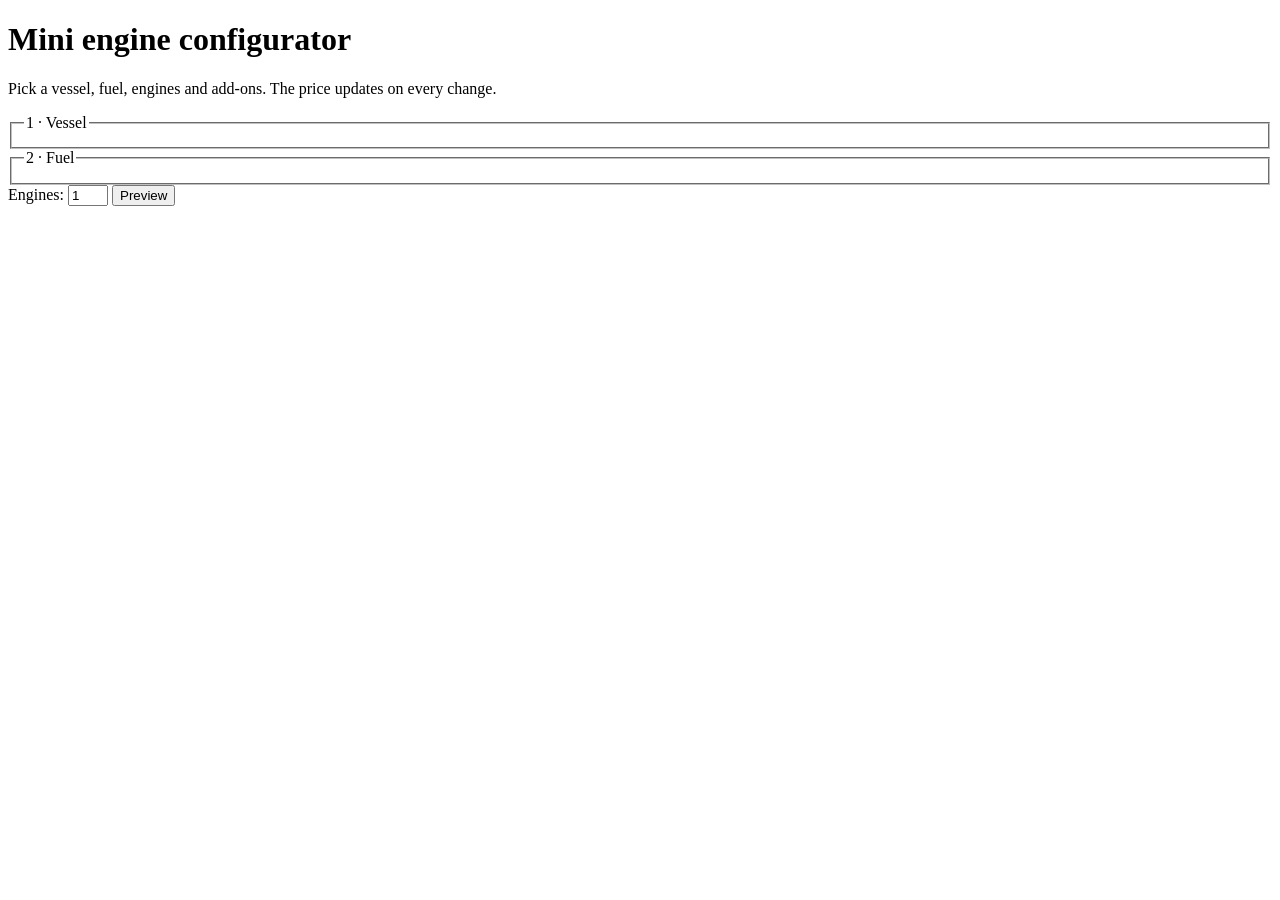
==== index.html @ dbce788b "feat(frontend): improved design with fieldset card and legend" ====
<!doctype html>
<html lang="en">
  <head>
    <meta charset="UTF-8" />
    <meta name="viewport" content="width=device-width, initial-scale=1.0" />
    <title>Document</title>
    <script src="data.js" defer></script>
    <script src="app.js" defer></script>
  </head>
  <body>
    <main>
      <h1>Mini engine configurator</h1>
      <p>
        Pick a vessel, fuel, engines and add-ons. The price updates on every
        change.
      </p>

      <form id="form">
        <fieldset id="vesselOptions">
          <legend>1 · Vessel</legend>
        </fieldset>

        <fieldset id="fuelOptions">
          <legend>2 · Fuel</legend>
        </fieldset>

        <label for="engines">Engines: </label>
        <input type="number" id="engines" value="1" min="1" max="4" />

        <button type="button" id="previewButton">Preview</button>
        <p id="summary"></p>
      </form>
    </main>
  </body>
</html>
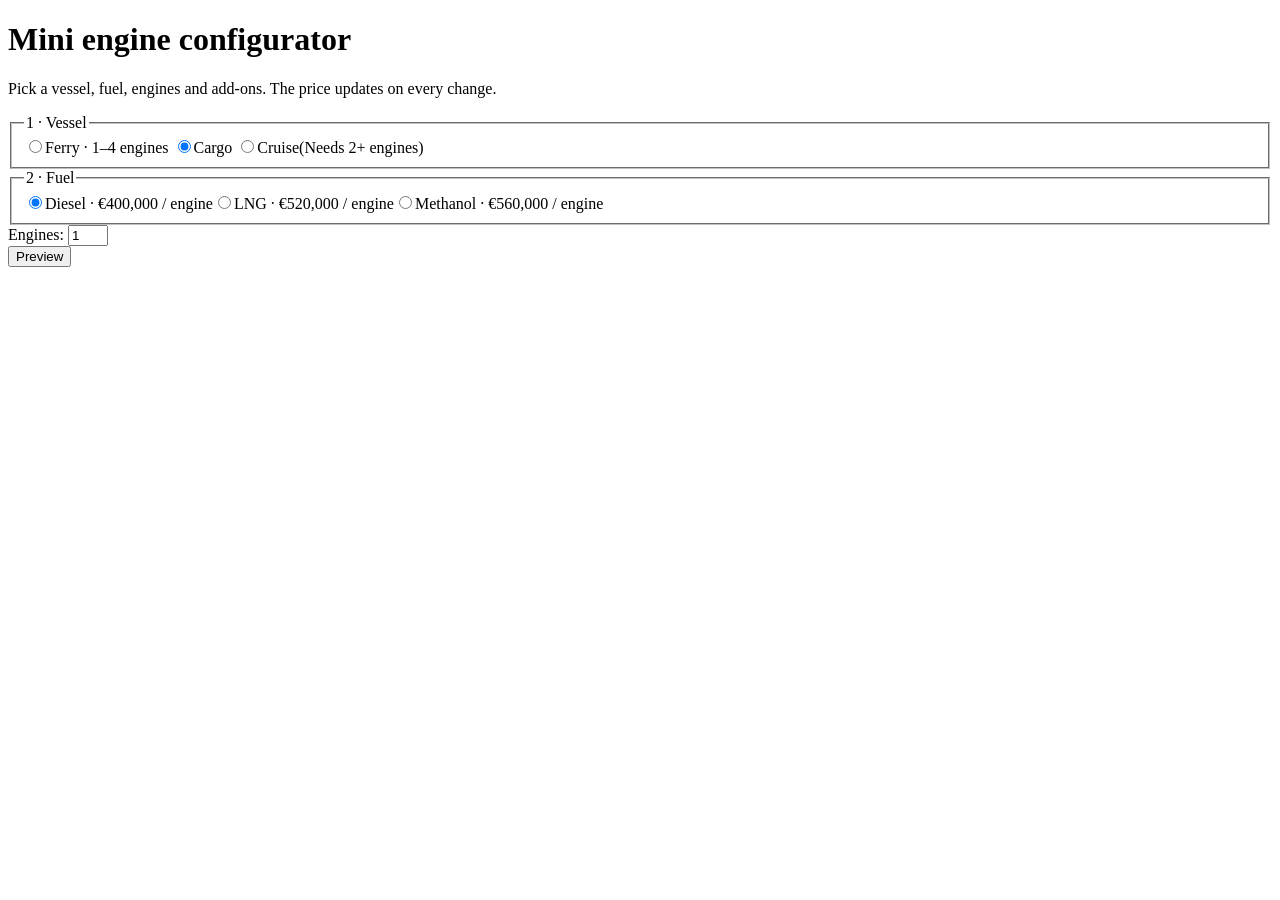
==== commit 1da66631: "feat(frontend): replace vessel and fuel selects with radio cards" ====
--- a/index.html
+++ b/index.html
@@ -1,35 +1,43 @@
 <!doctype html>
 <html lang="en">
-  <head>
-    <meta charset="UTF-8" />
-    <meta name="viewport" content="width=device-width, initial-scale=1.0" />
-    <title>Document</title>
-    <script src="data.js" defer></script>
-    <script src="app.js" defer></script>
-  </head>
-  <body>
-    <main>
-      <h1>Mini engine configurator</h1>
-      <p>
-        Pick a vessel, fuel, engines and add-ons. The price updates on every
-        change.
-      </p>
 
-      <form id="form">
-        <fieldset id="vesselOptions">
-          <legend>1 · Vessel</legend>
-        </fieldset>
+<head>
+  <meta charset="UTF-8" />
+  <meta name="viewport" content="width=device-width, initial-scale=1.0" />
+  <title>Document</title>
+  <script src="data.js" defer></script>
+  <script src="app.js" defer></script>
+</head>
 
-        <fieldset id="fuelOptions">
-          <legend>2 · Fuel</legend>
-        </fieldset>
+<body>
+  <main>
+    <h1>Mini engine configurator</h1>
+    <p>
+      Pick a vessel, fuel, engines and add-ons. The price updates on every
+      change.
+    </p>
 
-        <label for="engines">Engines: </label>
-        <input type="number" id="engines" value="1" min="1" max="4" />
+    <form id="form">
+      <fieldset id="vesselOptions">
+        <legend>1 · Vessel</legend>
+        <label class="opt"><input type="radio" name="vessel" value="ferry" />Ferry · 1–4
+          engines</label>
+        <label class="opt"><input type="radio" name="vessel" value="cargo" checked />Cargo</label>
+        <label class="opt"><input type="radio" name="vessel" value="cruise" />Cruise(Needs 2+ engines)</label>
+      </fieldset>
 
-        <button type="button" id="previewButton">Preview</button>
-        <p id="summary"></p>
-      </form>
-    </main>
-  </body>
-</html>
+      <fieldset id="fuelOptions">
+        <legend>2 · Fuel</legend>
+        <!--Filled by app.js-->
+      </fieldset>
+
+      <label for="engines">Engines: </label>
+      <input type="number" id="engines" value="1" min="1" max="4" />
+      <br />
+      <button type="button" id="previewButton">Preview</button>
+      <p id="summary"></p>
+    </form>
+  </main>
+</body>
+
+</html>
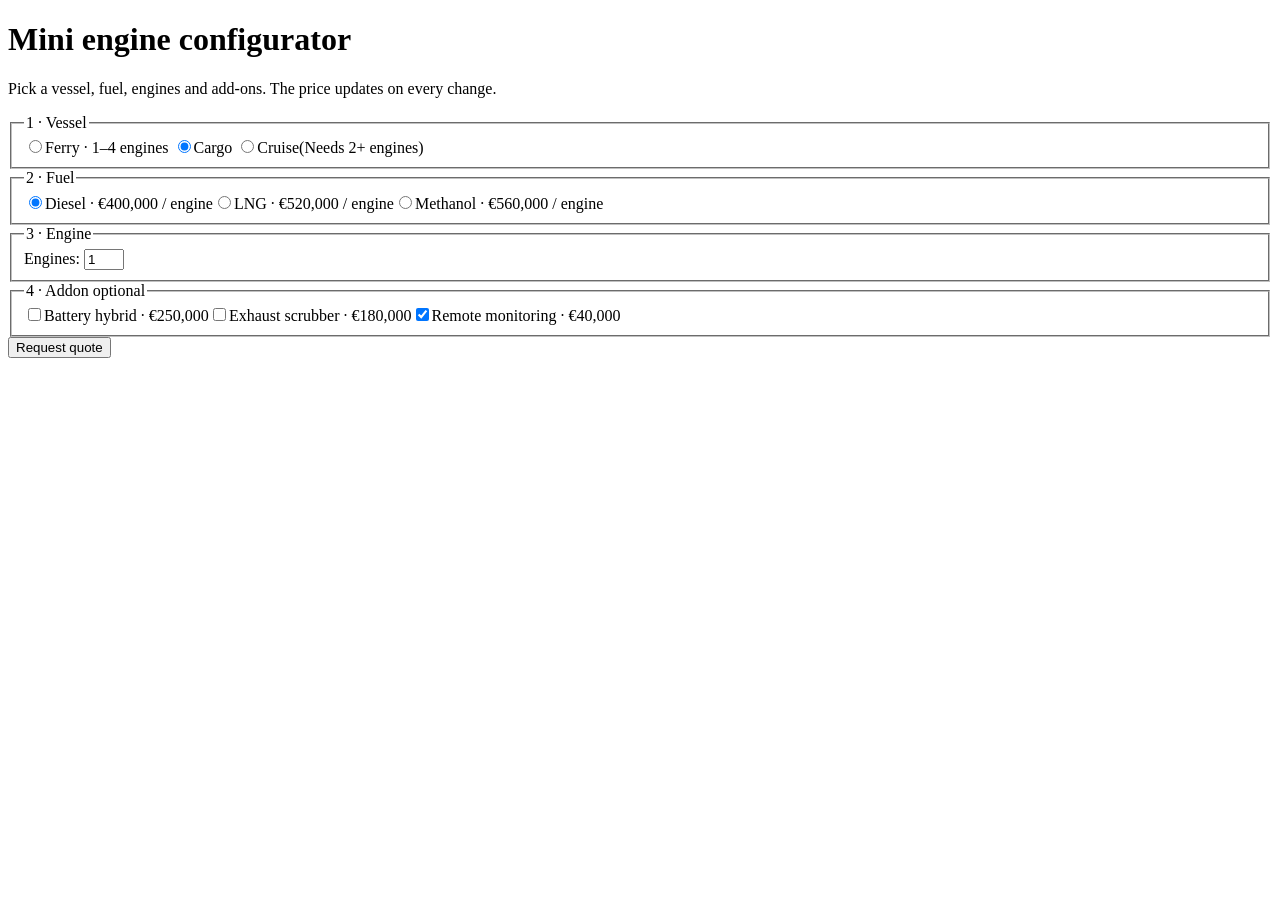
==== commit 92c7292f: "feat(frontend): add addon cards; refactor finders into findById" ====
--- a/index.html
+++ b/index.html
@@ -4,7 +4,7 @@
 <head>
   <meta charset="UTF-8" />
   <meta name="viewport" content="width=device-width, initial-scale=1.0" />
-  <title>Document</title>
+  <title>Mini product configurator</title>
   <script src="data.js" defer></script>
   <script src="app.js" defer></script>
 </head>
@@ -31,10 +31,17 @@
         <!--Filled by app.js-->
       </fieldset>
 
-      <label for="engines">Engines: </label>
-      <input type="number" id="engines" value="1" min="1" max="4" />
-      <br />
-      <button type="button" id="previewButton">Preview</button>
+      <fieldset id="engineNumbers">
+        <legend>3 · Engine</legend>
+        <label for="engines">Engines: </label>
+        <input type="number" id="engines" value="1" min="1" max="4" />
+      </fieldset>
+
+      <fieldset id="addonOptions">
+        <legend>4 · Addon optional</legend>
+        <!--Filled by app.js-->
+      </fieldset>
+      <button type="submit" id="previewButton">Request quote</button>
       <p id="summary"></p>
     </form>
   </main>
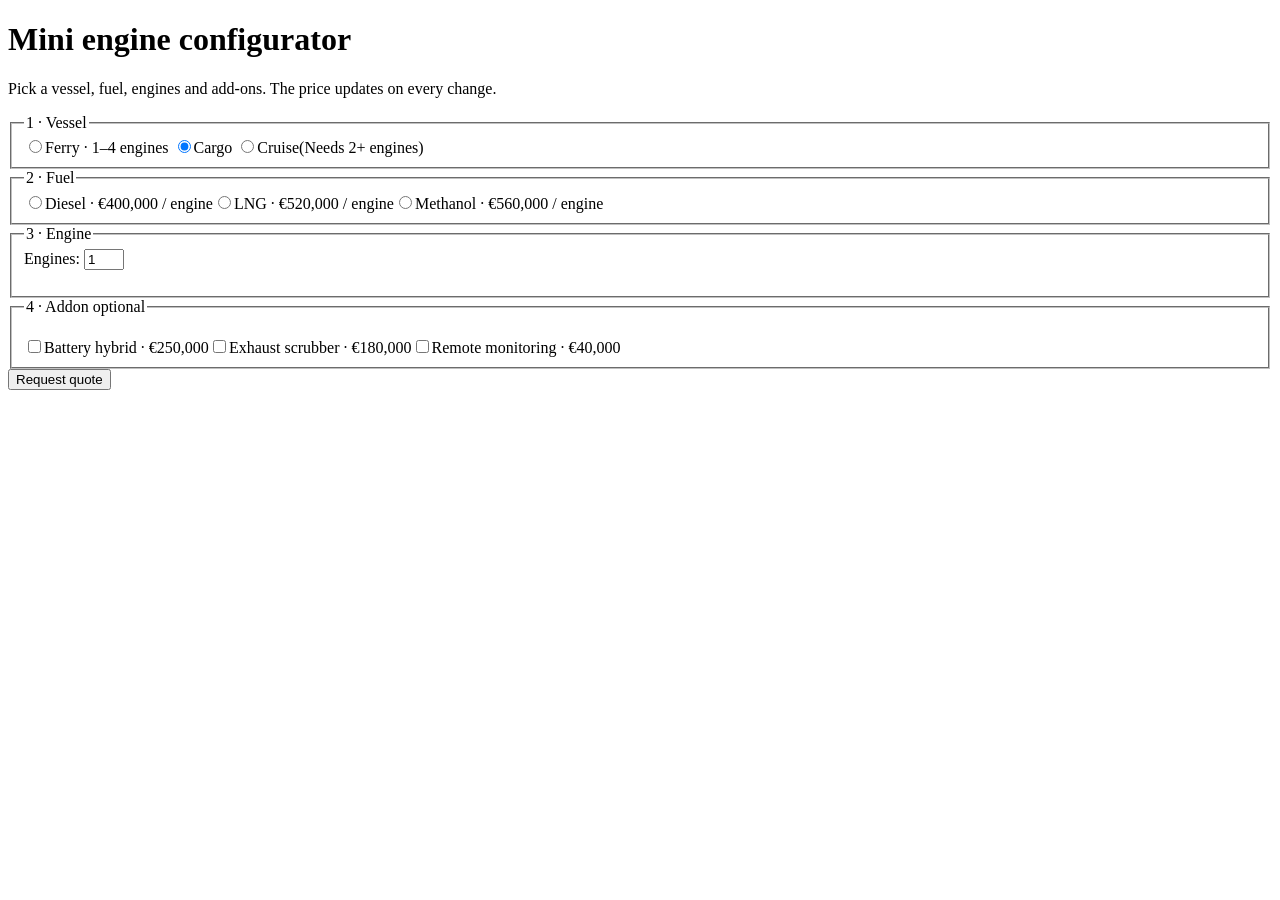
==== commit d1651212: "feat(frontend): validate input and show the quote total" ====
--- a/index.html
+++ b/index.html
@@ -17,7 +17,7 @@
       change.
     </p>
 
-    <form id="form">
+    <form id="form" novalidate>
       <fieldset id="vesselOptions">
         <legend>1 · Vessel</legend>
         <label class="opt"><input type="radio" name="vessel" value="ferry" />Ferry · 1–4
@@ -34,15 +34,18 @@
       <fieldset id="engineNumbers">
         <legend>3 · Engine</legend>
         <label for="engines">Engines: </label>
-        <input type="number" id="engines" value="1" min="1" max="4" />
+        <input type="number" id="engines" name="engines" value="1" min="1" max="4" />
+        <p id="enginesError"></p>
       </fieldset>
 
       <fieldset id="addonOptions">
         <legend>4 · Addon optional</legend>
         <!--Filled by app.js-->
+        <p id="addonsError"></p>
       </fieldset>
       <button type="submit" id="previewButton">Request quote</button>
-      <p id="summary"></p>
+      <p id="summary" role="status"></p>
+      <p id="price"></p>
     </form>
   </main>
 </body>
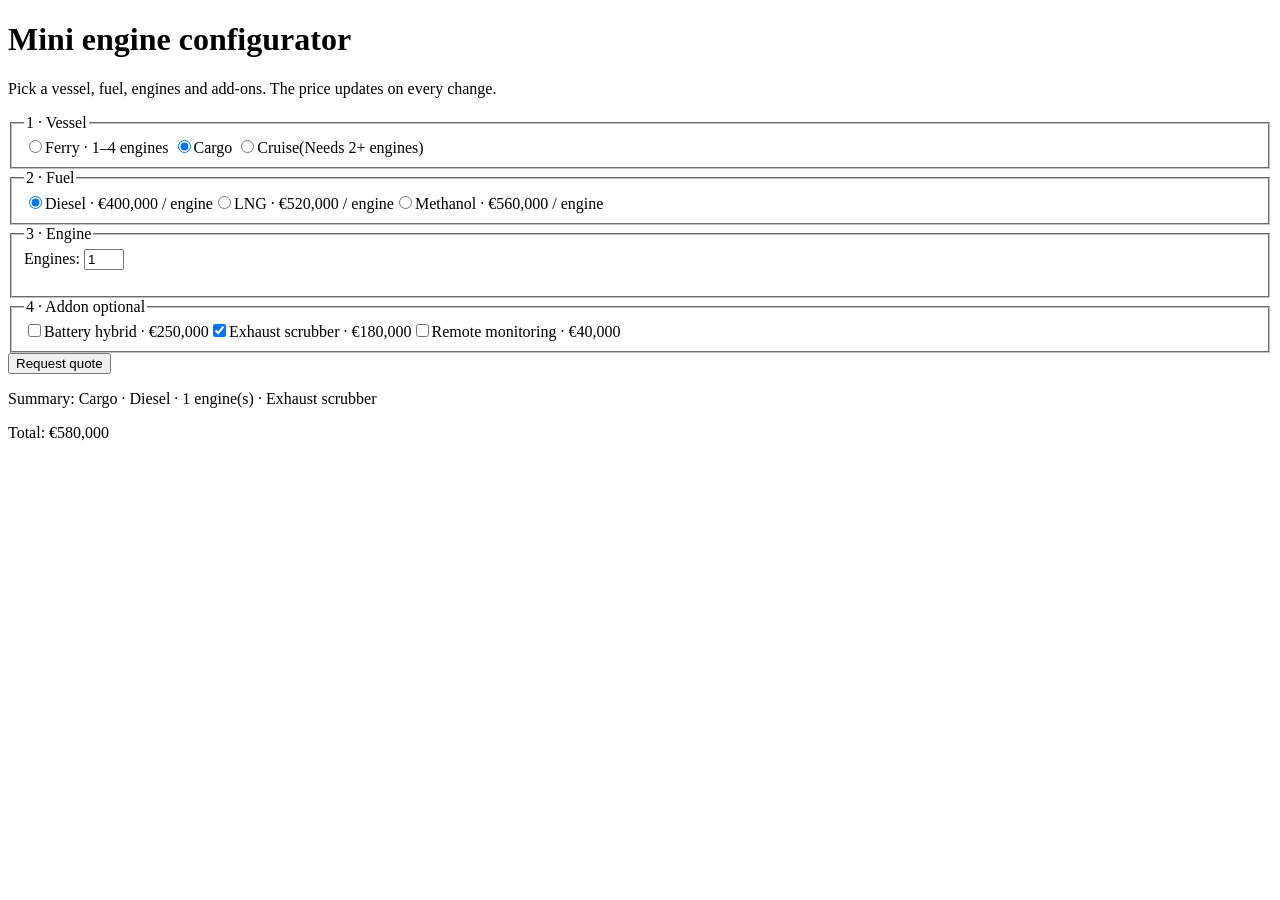
==== commit 61036c8c: "refactor(frontend): drop the add-on error message" ====
--- a/index.html
+++ b/index.html
@@ -41,7 +41,6 @@
       <fieldset id="addonOptions">
         <legend>4 · Addon optional</legend>
         <!--Filled by app.js-->
-        <p id="addonsError"></p>
       </fieldset>
       <button type="submit" id="previewButton">Request quote</button>
       <p id="summary" role="status"></p>
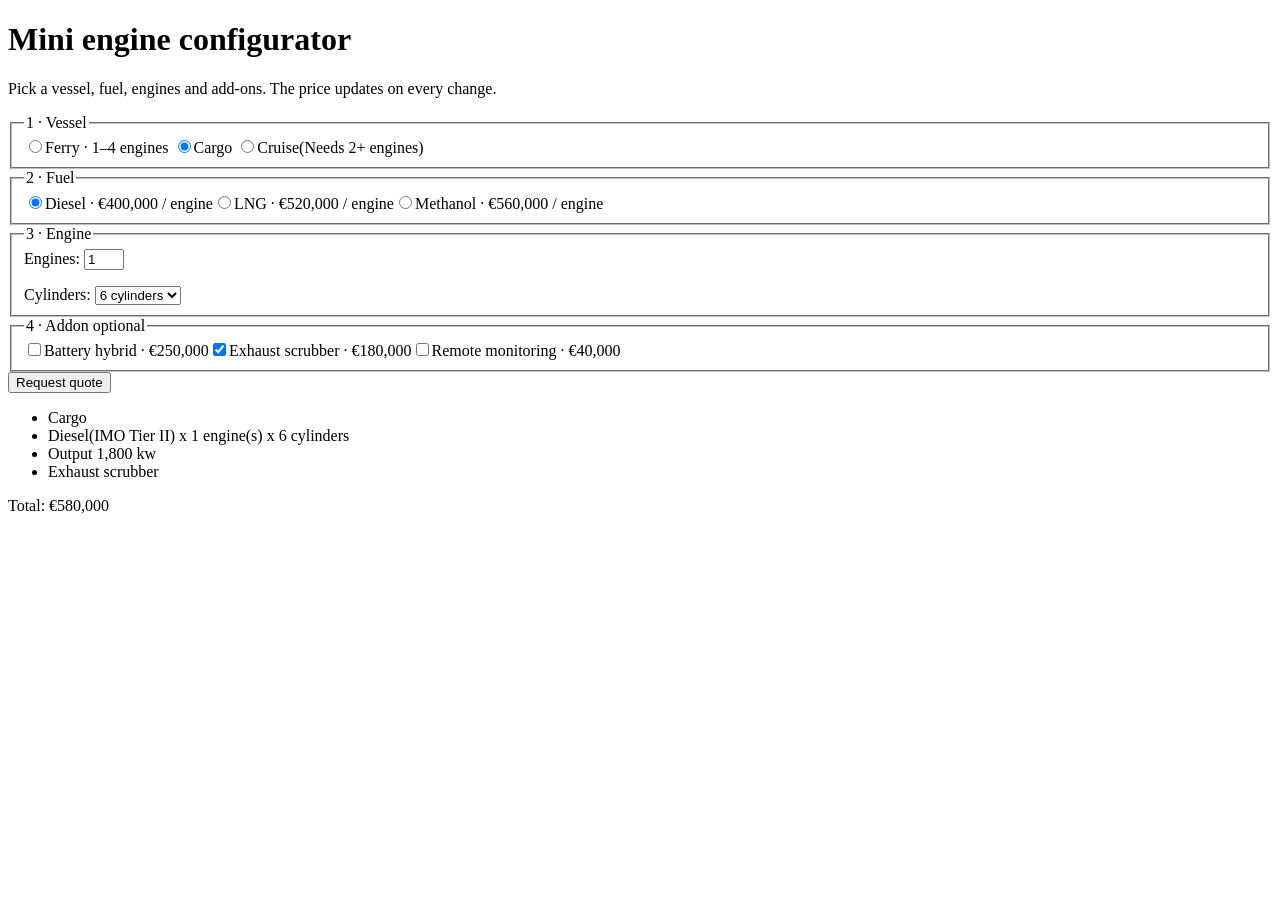
==== commit f54a0ed9: "feat(frontend): add cylinders, power output and emission tier" ====
--- a/index.html
+++ b/index.html
@@ -36,6 +36,9 @@
         <label for="engines">Engines: </label>
         <input type="number" id="engines" name="engines" value="1" min="1" max="4" />
         <p id="enginesError"></p>
+
+        <label for="cylinders">Cylinders: </label>
+        <select name="cylinders" id="cylinders"></select>
       </fieldset>
 
       <fieldset id="addonOptions">
@@ -43,7 +46,7 @@
         <!--Filled by app.js-->
       </fieldset>
       <button type="submit" id="previewButton">Request quote</button>
-      <p id="summary" role="status"></p>
+      <ul id="summary" role="status"></ul>
       <p id="price"></p>
     </form>
   </main>
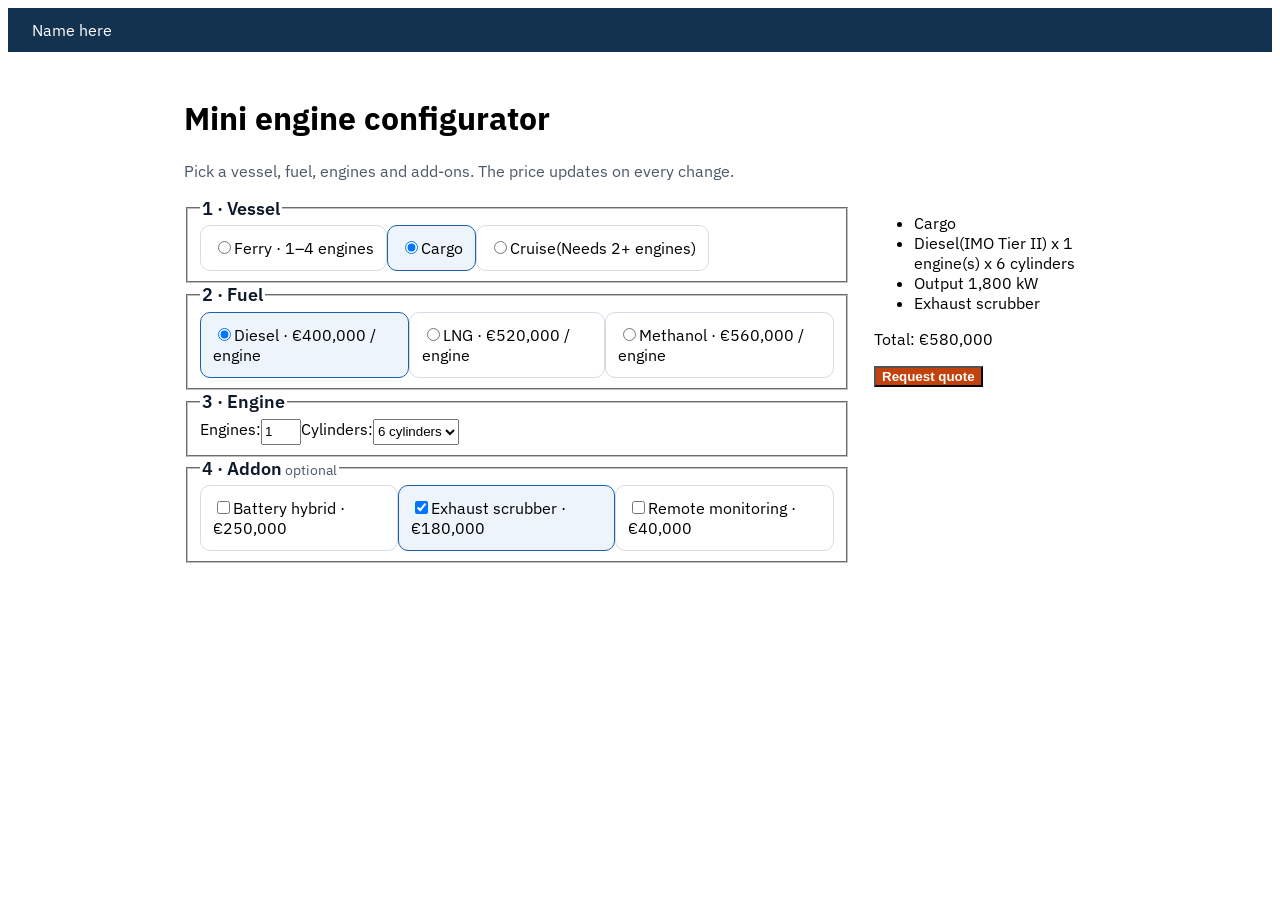
==== commit e40cbac2: "feat(frontend): style the configurator" ====
--- a/index.html
+++ b/index.html
@@ -5,50 +5,68 @@
   <meta charset="UTF-8" />
   <meta name="viewport" content="width=device-width, initial-scale=1.0" />
   <title>Mini product configurator</title>
+  <link rel="stylesheet" href="style.css" />
   <script src="data.js" defer></script>
   <script src="app.js" defer></script>
+
+  <link rel="preconnect" href="https://fonts.googleapis.com">
+  <link rel="preconnect" href="https://fonts.gstatic.com" crossorigin>
+  <link href="https://fonts.googleapis.com/css2?family=IBM+Plex+Sans:ital,wght@0,100..700;1,100..700&display=swap"
+    rel="stylesheet">
 </head>
 
 <body>
+  <header class="site-header">
+    <span class="company"> Name here</span>
+  </header>
+
   <main>
     <h1>Mini engine configurator</h1>
-    <p>
+    <p class="intro">
       Pick a vessel, fuel, engines and add-ons. The price updates on every
       change.
     </p>
 
     <form id="form" novalidate>
-      <fieldset id="vesselOptions">
-        <legend>1 · Vessel</legend>
-        <label class="opt"><input type="radio" name="vessel" value="ferry" />Ferry · 1–4
-          engines</label>
-        <label class="opt"><input type="radio" name="vessel" value="cargo" checked />Cargo</label>
-        <label class="opt"><input type="radio" name="vessel" value="cruise" />Cruise(Needs 2+ engines)</label>
-      </fieldset>
+      <div class="layout">
+        <section class="options">
+          <fieldset id="vesselOptions">
+            <legend>1 · Vessel</legend>
+            <label class="opt"><input type="radio" name="vessel" value="ferry" />Ferry · 1–4
+              engines</label>
+            <label class="opt"><input type="radio" name="vessel" value="cargo" checked />Cargo</label>
+            <label class="opt"><input type="radio" name="vessel" value="cruise" />Cruise(Needs 2+ engines)</label>
+          </fieldset>
 
-      <fieldset id="fuelOptions">
-        <legend>2 · Fuel</legend>
-        <!--Filled by app.js-->
-      </fieldset>
+          <fieldset id="fuelOptions">
+            <legend>2 · Fuel</legend>
+            <!--Filled by app.js-->
+          </fieldset>
 
-      <fieldset id="engineNumbers">
-        <legend>3 · Engine</legend>
-        <label for="engines">Engines: </label>
-        <input type="number" id="engines" name="engines" value="1" min="1" max="4" />
-        <p id="enginesError"></p>
+          <fieldset id="engineNumbers">
+            <legend>3 · Engine</legend>
+            <label for="engines">Engines: </label>
+            <input type="number" id="engines" name="engines" value="1" min="1" max="4" />
+            <p id="enginesError" class="error"></p>
 
-        <label for="cylinders">Cylinders: </label>
-        <select name="cylinders" id="cylinders"></select>
-      </fieldset>
+            <label for="cylinders">Cylinders: </label>
+            <select name="cylinders" id="cylinders"></select>
+          </fieldset>
 
-      <fieldset id="addonOptions">
-        <legend>4 · Addon optional</legend>
-        <!--Filled by app.js-->
-      </fieldset>
-      <button type="submit" id="previewButton">Request quote</button>
-      <ul id="summary" role="status"></ul>
-      <p id="price"></p>
+          <fieldset id="addonOptions">
+            <legend>4 · Addon<span class="hint"> optional</span></legend>
+            <!--Filled by app.js-->
+          </fieldset>
+        </section>
+
+        <aside class="summary">
+          <ul id="summary" role="status"></ul>
+          <p id="price"></p>
+          <button type="submit" id="previewButton">Request quote</button>
+        </aside>
+      </div>
     </form>
+
   </main>
 </body>
 
--- a/style.css
+++ b/style.css
@@ -0,0 +1,132 @@
+:root {
+  /* colour */
+  --ink: #0e1a2b;
+  --muted: #4a5868;
+  --line: #d5dce4;
+  --ground: #f3f5f8;
+  --surface: #ffffff;
+  --header: #12324f;
+  --select: #1d5fa8;
+  --select-soft: #eef4fb;
+  --accent: #c2410c;
+  --error: #842318;
+  --notice: #fff4e5;
+  --notice-ink: #7a3e00;
+
+  /* spacing — 4px base */
+  --space-1: 4px; /* tiny */
+  --space-2: 8px; /* label gap */
+  --space-3: 12px; /* card gap */
+  --space-4: 16px; /* between steps */
+  --space-6: 24px; /* panel padding */
+  --space-8: 32px; /* page top */
+
+  /* radius */
+  --radius-input: 6px;
+  --radius-card: 10px;
+  --radius-fieldset: 12px;
+}
+
+:focus-visible {
+  outline: 3px solid var(--select);
+  outline-offset: 2px;
+}
+
+* {
+  box-sizing: border-box;
+}
+
+body {
+  font-family: "IBM Plex Sans", sans-serif;
+}
+
+main {
+  max-width: 960px;
+  margin: 0 auto;
+  padding: 1.5rem;
+}
+
+legend {
+  font-weight: 600;
+  font-size: 1.125rem;
+  color: var(--ink);
+}
+
+fieldset {
+  display: flex;
+}
+
+button {
+  color: var(--surface);
+  background: var(--accent);
+  font-weight: bold;
+}
+
+button:hover {
+  background: #a8360a;
+}
+
+.site-header {
+  padding: var(--space-3) var(--space-6);
+  background: var(--header);
+  color: var(--surface);
+}
+
+.layout {
+  display: flex;
+  gap: 1.5rem;
+}
+
+.intro {
+  color: var(--muted);
+}
+
+.options {
+  flex: 3;
+}
+
+.opt {
+  display: block;
+  padding: var(--space-3);
+  border: 1px solid var(--line);
+  border-radius: var(--radius-card);
+  background: var(--surface);
+  cursor: pointer;
+}
+
+.opt:hover {
+  border-color: var(--select);
+}
+
+.opt:has(input:checked) {
+  border-color: var(--select);
+  background: var(--select-soft);
+}
+
+.opt:has(input:disabled) {
+  color: var(--muted);
+  background: var(--ground);
+  border-color: var(--line);
+  cursor: not-allowed;
+}
+
+.summary {
+  flex: 1;
+}
+
+.hint {
+  font-weight: 400;
+  font-size: 0.875rem;
+  color: var(--muted);
+}
+
+.error {
+  color: var(--error);
+  font-size: small;
+}
+
+@media (max-width: 600px) {
+  .layout {
+    flex-direction: column;
+  }
+}
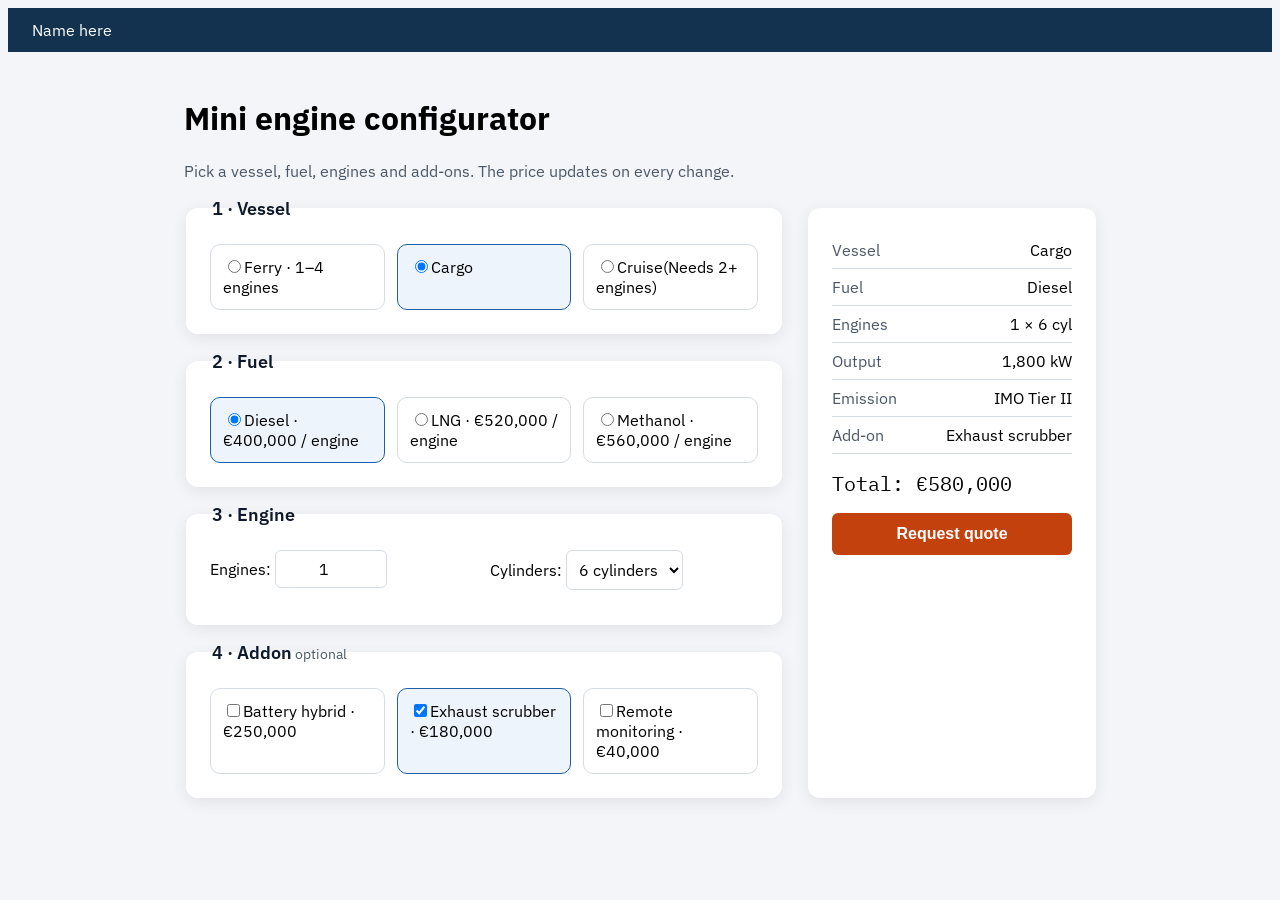
==== commit e97690d2: "feat(frontend): finished styling" ====
--- a/index.html
+++ b/index.html
@@ -11,7 +11,8 @@
 
   <link rel="preconnect" href="https://fonts.googleapis.com">
   <link rel="preconnect" href="https://fonts.gstatic.com" crossorigin>
-  <link href="https://fonts.googleapis.com/css2?family=IBM+Plex+Sans:ital,wght@0,100..700;1,100..700&display=swap"
+  <link
+    href="https://fonts.googleapis.com/css2?family=IBM+Plex+Mono:wght@400;600&family=IBM+Plex+Sans:ital,wght@0400:600&display=swap"
     rel="stylesheet">
 </head>
 
@@ -45,12 +46,15 @@
 
           <fieldset id="engineNumbers">
             <legend>3 · Engine</legend>
-            <label for="engines">Engines: </label>
-            <input type="number" id="engines" name="engines" value="1" min="1" max="4" />
-            <p id="enginesError" class="error"></p>
-
-            <label for="cylinders">Cylinders: </label>
-            <select name="cylinders" id="cylinders"></select>
+            <div class="engineField">
+              <label for="engines">Engines: </label>
+              <input type="number" id="engines" name="engines" value="1" min="1" max="4" />
+              <p id="enginesError" class="error"></p>
+            </div>
+            <div class="engineField">
+              <label for="cylinders">Cylinders: </label>
+              <select name="cylinders" id="cylinders"></select>
+            </div>
           </fieldset>
 
           <fieldset id="addonOptions">
--- a/style.css
+++ b/style.css
@@ -38,6 +38,7 @@
 
 body {
   font-family: "IBM Plex Sans", sans-serif;
+  background: var(--ground);
 }
 
 main {
@@ -54,12 +55,43 @@
 
 fieldset {
   display: flex;
+  flex-wrap: wrap;
+  gap: var(--space-3);
+  border: none;
+  background: var(--surface);
+  border-radius: var(--radius-fieldset);
+  padding: var(--space-6);
+  margin-bottom: var(--space-4);
+  box-shadow: 0 4px 16px rgba(0, 0, 0, 0.08);
+}
+
+fieldset:last-of-type {
+  margin-bottom: 0;
+}
+
+input[type="number"],
+select {
+  font: inherit;
+  padding: var(--space-2);
+  border: 1px solid var(--line);
+  border-radius: var(--radius-input);
+  background: var(--surface);
+}
+
+input[type="number"] {
+  width: 7rem;
+  text-align: center;
 }
 
 button {
+  width: 100%;
+  padding: var(--space-3);
+  border: none;
+  border-radius: var(--radius-input);
   color: var(--surface);
   background: var(--accent);
-  font-weight: bold;
+  font-size: 1rem;
+  font-weight: 600;
 }
 
 button:hover {
@@ -82,7 +114,7 @@
 }
 
 .options {
-  flex: 3;
+  flex: 5;
 }
 
 .opt {
@@ -92,6 +124,7 @@
   border-radius: var(--radius-card);
   background: var(--surface);
   cursor: pointer;
+  flex: 1;
 }
 
 .opt:hover {
@@ -111,6 +144,15 @@
 }
 
 .summary {
+  flex: 2;
+  background: var(--surface);
+  border-radius: var(--radius-fieldset);
+  padding: var(--space-6);
+  margin-top: 0.7rem;
+  box-shadow: 0 4px 16px rgba(0, 0, 0, 0.08);
+}
+
+.engineField {
   flex: 1;
 }
 
@@ -123,6 +165,36 @@
 .error {
   color: var(--error);
   font-size: small;
+}
+
+#summary {
+  list-style: none;
+  padding: 0;
+  margin: 0;
+}
+
+#summary li {
+  display: flex;
+  justify-content: space-between;
+  padding: var(--space-2) 0;
+  border-bottom: 1px solid var(--line);
+}
+
+#summary li span:first-child {
+  color: var(--muted);
+}
+
+#price {
+  font-family: "IBM Plex Mono", monospace;
+  font-size: 1.25rem;
+  font-weight: 400;
+  align-self: flex-end;
+  margin: var(--space-4) 0;
+}
+
+#engineNumbers {
+  justify-content: space-between;
+  align-items: flex-start;
 }
 
 @media (max-width: 600px) {
